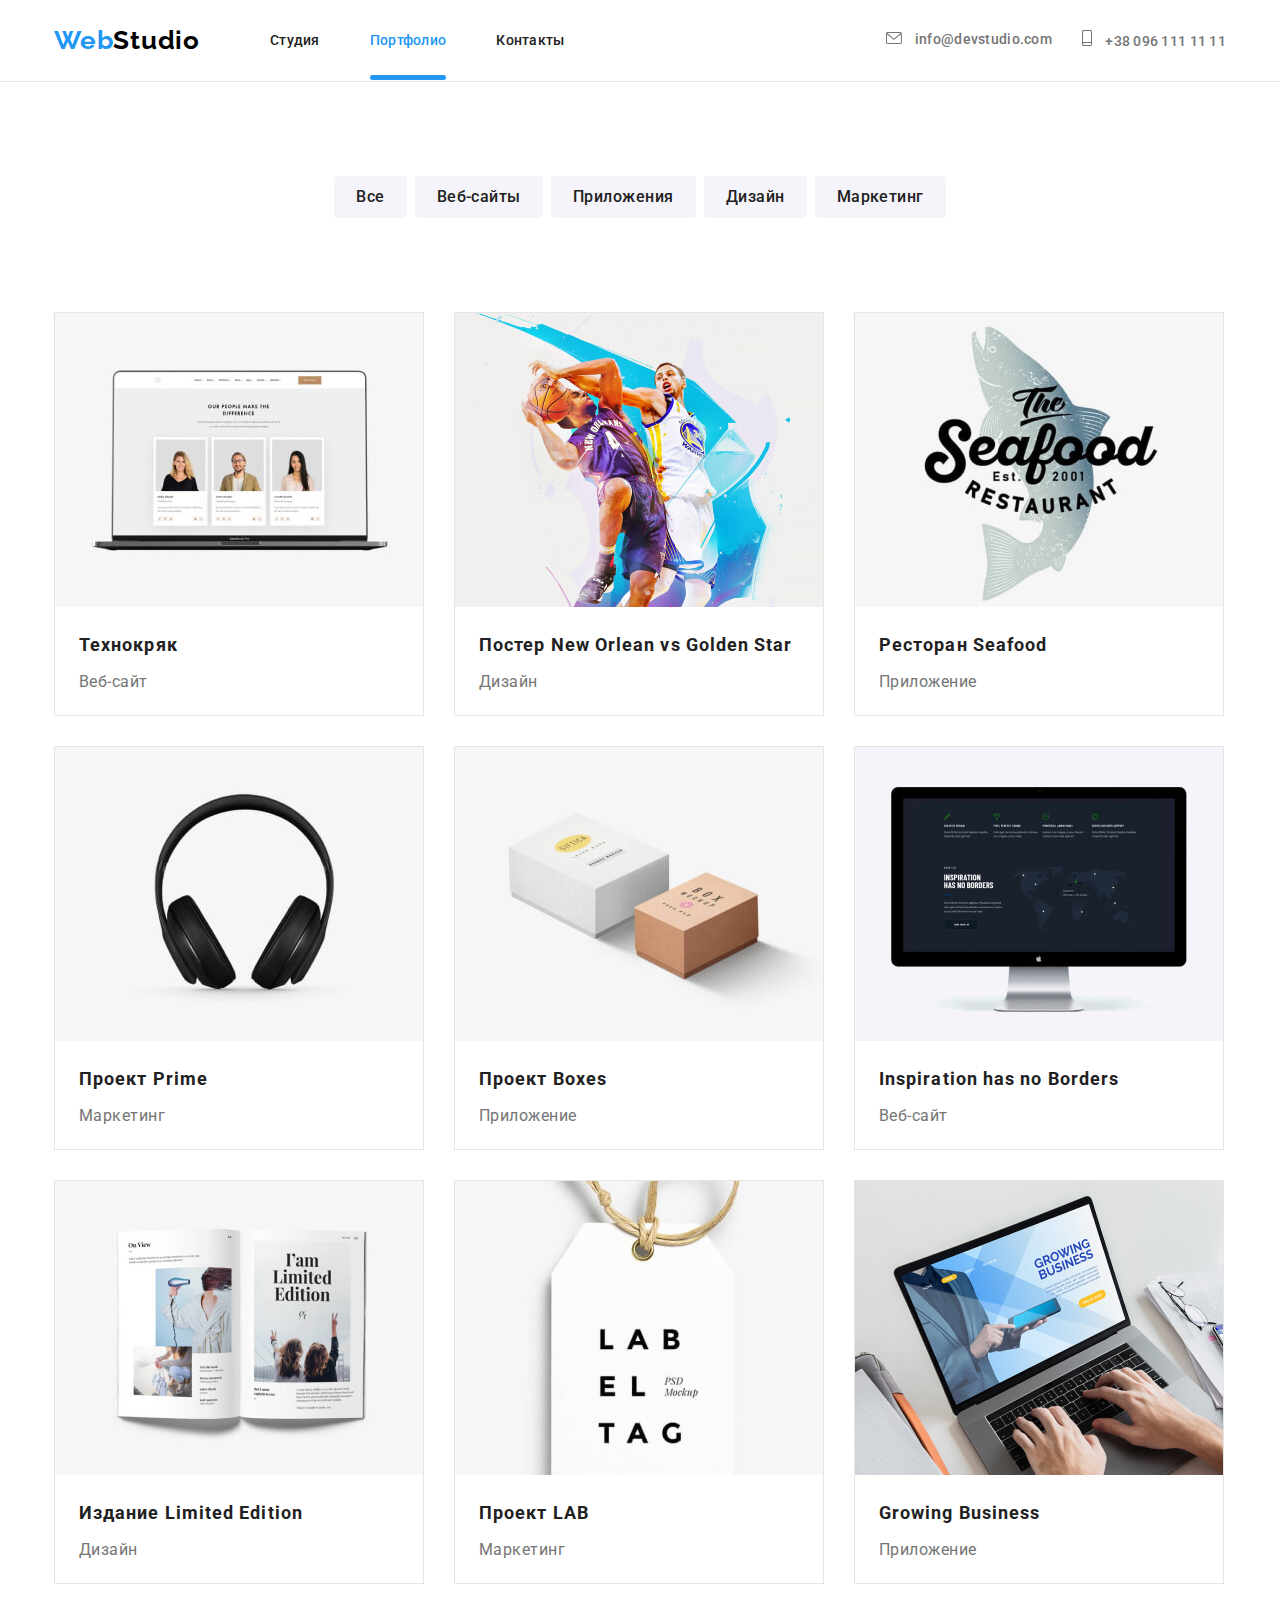
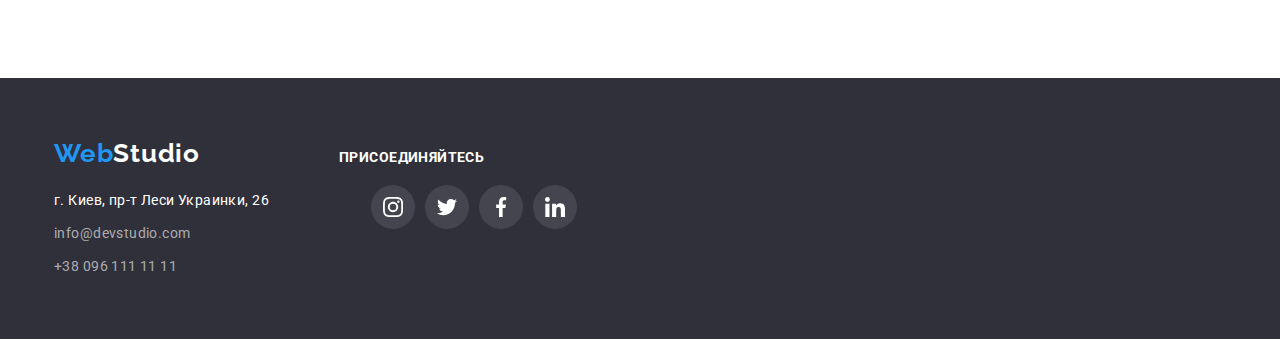
==== portfolio.html @ 74c87d3b "End HM 5" ====
<!DOCTYPE html>
<html lang="ru">
  <head>
    <meta charset="UTF-8" />
    <meta name="viewport" content="width=device-width, initial-scale=1.0" />
    <title>WebStudio</title>
    <link rel="stylesheet" href="https://cdnjs.cloudflare.com/ajax/libs/modern-normalize/1.0.0/modern-normalize.css" />
    <link
      href="https://fonts.googleapis.com/css2?family=Raleway:wght@700&family=Roboto:wght@400;500;700;900&display=swap"
      rel="stylesheet"
    />
    <link rel="stylesheet" href="./css/styles.css" />
  </head>
  <body>
    <!--header-->

    <header class="header">
      <div class="container">
        <nav class="navigation">
          <a class="logo link" href="./index.html" aria-label="логотип WebStudio">
            <span class="logo-web">Web</span>Studio</a
          >

          <ul class="navigation-list list">
            <li class="navigation-list-item">
              <a class="navigation-list-link link" href="./index.html">Студия</a>
            </li>
            <li class="navigation-list-item">
              <a class="navigation-list-link link streampage" href="./portfolio.html">Портфолио</a>
            </li>
            <li class="navigation-list-item">
              <a class="navigation-list-link link" href="">Контакты</a>
            </li>
          </ul>
        </nav>

        <address class="address">
          <ul class="adress-list list">
            <li class="adress-list-item">
              <a class="header-mail-link link" href="mailto:info@devstudio.com">
                <svg class="header-mail-link-svg">
                  <use href="./images/sprite.svg#icon-envelope"></use>
                </svg>
                info@devstudio.com
              </a>
            </li>
            <li class="adress-list-item">
              <a class="header-tel-link link" href="tel:+380961111111">
                <svg class="header-tel-link-svg">
                  <use href="./images/sprite.svg#icon-smartphone"></use>
                </svg>
                +38 096 111 11 11
              </a>
            </li>
          </ul>
        </address>
      </div>
    </header>

    <main>
      <section class="portfolio-main">
        <div class="container">
          <h1 hidden>Навигация проекты</h1>
          <ul class="portfolio-main-button-list list">
            <li class="portfolio-main-button-list-item">
              <button class="portfolio-main-button" type="button">Все</button>
            </li>
            <li class="portfolio-main-button-list-item">
              <button class="portfolio-main-button" type="button">Веб-сайты</button>
            </li>
            <li class="portfolio-main-button-list-item">
              <button class="portfolio-main-button" type="button">Приложения</button>
            </li>
            <li class="portfolio-main-button-list-item">
              <button class="portfolio-main-button" type="button">Дизайн</button>
            </li>
            <li class="portfolio-main-button-list-item">
              <button class="portfolio-main-button" type="button">Маркетинг</button>
            </li>
          </ul>
        </div>
      </section>
      <section class="portfolio-main-projects">
        <div class="container">
          <ul class="portfolio-main-projects-list list">
            <li class="portfolio-main-projects-list-item">
              <a class="portfolio-main-projects-link link" href="">
                <div class="portfolio-wrapper">
                  <img
                    class="portfolio-main-projects-img"
                    src="./images/projects/project 1.jpg"
                    alt="веб-страница технокряк"
                    width="370"
                    height="294"
                  />
                  <div class="overlay">
                    <p class="overlay-text">
                      Технокряк это современная площадка распространения коронавируса. Компании используют эту платформу
                      для цифрового шпионажа и атак на защищённые сервера конкурентов.
                    </p>
                  </div>
                </div>

                <h2 class="portfolio-main-projects-title">Технокряк</h2>
                <p class="portfolio-main-projects-description">Веб-сайт</p>
              </a>
            </li>
            <li class="portfolio-main-projects-list-item">
              <a class="portfolio-main-projects-link link" href="">
                <div class="portfolio-wrapper">
                  <img
                    class="portfolio-main-projects-img"
                    src="./images/projects/project 2.jpg"
                    alt="рисунок противостояния Нового Орлеана и Голден Стар"
                    width="370"
                    height="294"
                  />
                  <div class="overlay">
                    <p class="overlay-text">
                      Технокряк это современная площадка распространения коронавируса. Компании используют эту платформу
                      для цифрового шпионажа и атак на защищённые сервера конкурентов.
                    </p>
                  </div>
                </div>

                <h2 class="portfolio-main-projects-title">Постер New Orlean vs Golden Star</h2>
                <p class="portfolio-main-projects-description">Дизайн</p>
              </a>
            </li>
            <li class="portfolio-main-projects-list-item">
              <a class="portfolio-main-projects-link link" href="">
                <div class="portfolio-wrapper">
                  <img
                    class="portfolio-main-projects-img"
                    src="./images/projects/project 3.jpg"
                    alt="логотип ресторана Seafood"
                    width="370"
                    height="294"
                  />
                  <div class="overlay">
                    <p class="overlay-text">
                      Технокряк это современная площадка распространения коронавируса. Компании используют эту платформу
                      для цифрового шпионажа и атак на защищённые сервера конкурентов.
                    </p>
                  </div>
                </div>

                <h2 class="portfolio-main-projects-title">Ресторан Seafood</h2>
                <p class="portfolio-main-projects-description">Приложение</p>
              </a>
            </li>
            <li class="portfolio-main-projects-list-item">
              <a class="portfolio-main-projects-link link" href="">
                <div class="portfolio-wrapper">
                  <img
                    class="portfolio-main-projects-img"
                    src="./images/projects/project 4.jpg"
                    alt="наушники"
                    width="370"
                    height="294"
                  />
                  <div class="overlay">
                    <p class="overlay-text">
                      Технокряк это современная площадка распространения коронавируса. Компании используют эту платформу
                      для цифрового шпионажа и атак на защищённые сервера конкурентов.
                    </p>
                  </div>
                </div>

                <h2 class="portfolio-main-projects-title">Проект Prime</h2>
                <p class="portfolio-main-projects-description">Маркетинг</p>
              </a>
            </li>
            <li class="portfolio-main-projects-list-item">
              <a class="portfolio-main-projects-link link" href="">
                <div class="portfolio-wrapper">
                  <img
                    class="portfolio-main-projects-img"
                    src="./images/projects/project 5.jpg"
                    alt="коробки"
                    width="370"
                    height="294"
                  />
                  <div class="overlay">
                    <p class="overlay-text">
                      Технокряк это современная площадка распространения коронавируса. Компании используют эту платформу
                      для цифрового шпионажа и атак на защищённые сервера конкурентов.
                    </p>
                  </div>
                </div>

                <h2 class="portfolio-main-projects-title">Проект Boxes</h2>
                <p class="portfolio-main-projects-description">Приложение</p>
              </a>
            </li>
            <li class="portfolio-main-projects-list-item">
              <a class="portfolio-main-projects-link link" href="">
                <div class="portfolio-wrapper">
                  <img
                    class="portfolio-main-projects-img"
                    src="./images/projects/project 6.jpg"
                    alt="веб-страница inspiration has no borders"
                    width="370"
                    height="294"
                  />
                  <div class="overlay">
                    <p class="overlay-text">
                      Технокряк это современная площадка распространения коронавируса. Компании используют эту платформу
                      для цифрового шпионажа и атак на защищённые сервера конкурентов.
                    </p>
                  </div>
                </div>

                <h2 class="portfolio-main-projects-title">Inspiration has no Borders</h2>
                <p class="portfolio-main-projects-description">Веб-сайт</p>
              </a>
            </li>
            <li class="portfolio-main-projects-list-item">
              <a class="portfolio-main-projects-link link" href="">
                <div class="portfolio-wrapper">
                  <img
                    class="portfolio-main-projects-img"
                    src="./images/projects/project 7.jpg"
                    alt="розворот журнала от издания limited edition"
                    width="370"
                    height="294"
                  />
                  <div class="overlay">
                    <p class="overlay-text">
                      Технокряк это современная площадка распространения коронавируса. Компании используют эту платформу
                      для цифрового шпионажа и атак на защищённые сервера конкурентов.
                    </p>
                  </div>
                </div>

                <h2 class="portfolio-main-projects-title">Издание Limited Edition</h2>
                <p class="portfolio-main-projects-description">Дизайн</p>
              </a>
            </li>
            <li class="portfolio-main-projects-list-item">
              <a class="portfolio-main-projects-link link" href="">
                <div class="portfolio-wrapper">
                  <img
                    class="portfolio-main-projects-img"
                    src="./images/projects/project 8.jpg"
                    alt="логотип lab"
                    width="370"
                    height="294"
                  />
                  <div class="overlay">
                    <p class="overlay-text">
                      Технокряк это современная площадка распространения коронавируса. Компании используют эту платформу
                      для цифрового шпионажа и атак на защищённые сервера конкурентов.
                    </p>
                  </div>
                </div>

                <h2 class="portfolio-main-projects-title">Проект LAB</h2>
                <p class="portfolio-main-projects-description">Маркетинг</p>
              </a>
            </li>
            <li class="portfolio-main-projects-list-item">
              <div class="portfolio-wrapper">
                <img
                  class="portfolio-main-projects-img"
                  src="./images/projects/project 9.jpg"
                  alt="веб-страница growing business"
                  width="370"
                  height="294"
                />
                <div class="overlay">
                  <p class="overlay-text">
                    Технокряк это современная площадка распространения коронавируса. Компании используют эту платформу
                    для цифрового шпионажа и атак на защищённые сервера конкурентов.
                  </p>
                </div>
              </div>
              <a class="portfolio-main-projects-link link" href="">
                <h2 class="portfolio-main-projects-title">Growing Business</h2>
                <p class="portfolio-main-projects-description">Приложение</p>
              </a>
            </li>
          </ul>
        </div>
      </section>
    </main>

    <!--contacts-->

    <footer class="footer">
      <div class="container">
        <div class="contacts">
          <a class="footer-logo link" href="./index.html"> <span class="logo-web">Web</span>Studio</a>
          <address class="address">
            <ul class="contacts-list list">
              <li class="contacts-list-item">
                <a class="contacts-list-map link" href="https://goo.gl/maps/ZcoWV4SDJjQbn3tt6" target="_blank"
                  >г. Киев, пр-т Леси Украинки, 26</a
                >
              </li>
              <li class="contacts-list-item">
                <a class="contacts-list-mail link" href="mailto:info@devstudio.com">info@devstudio.com</a>
              </li>
              <li class="contacts-list-item">
                <a class="contacts-list-tel link" href="tel:+380961111111">+38 096 111 11 11</a>
              </li>
            </ul>
          </address>
        </div>

        <div class="social-list-container">
          <h4 class="social-list-title">присоединяйтесь</h4>
          <ul class="footer-social-list list">
            <li class="footer-social-list-item">
              <a class="footer-social-list-link" href="">
                <svg class="footer-social-list-svg">
                  <use href="./images/sprite.svg#icon-instagram"></use>
                </svg>
              </a>
            </li>
            <li class="footer-social-list-item">
              <a class="footer-social-list-link" href="">
                <svg class="footer-social-list-svg">
                  <use href="./images/sprite.svg#icon-twitter"></use>
                </svg>
              </a>
            </li>
            <li class="footer-social-list-item">
              <a class="footer-social-list-link" href="">
                <svg class="footer-social-list-svg">
                  <use href="./images/sprite.svg#icon-facebook"></use>
                </svg>
              </a>
            </li>
            <li class="footer-social-list-item">
              <a class="footer-social-list-link" href="">
                <svg class="footer-social-list-svg">
                  <use href="./images/sprite.svg#icon-linkedin"></use>
                </svg>
              </a>
            </li>
          </ul>
        </div>
      </div>
    </footer>
  </body>
</html>
---- css/styles.css ----
/* основной цвет текста color: #757575 */
/* вторичный цвет текста color: #212121 */
/* основной фон color: #ffffff; */
/* вторичный фон color: #2F303A */
/* вспомогательный фон color: #F5F4FA */
/* цвет логотипа color: #2196F3; */
/* вторичный цвет логотипа color: #000000 */

*,
*::before,
*::after {
  margin: 0;
  padding: 0;
}

body {
  font-family: "Roboto", sans-serif;
  font-style: normal;
}

:root {
  --accent-colour: #2196f3;
  --main-font: Roboto;
  --secondary-font: Raleway;
  --title-colour: #212121;
  --description-colour: #757575;
}

.list {
  list-style: none;
}

.link {
  text-decoration: none;
}

.address {
  font-style: normal;
}

img {
  display: block;
}

.container {
  width: 1200px;
  padding: 0 14px;
  margin: 0 auto;
}

.is-hidden {
  opacity: 0;
  visibility: hidden;
  pointer-events: none;
}

/* ======= HEADER ======= */

.header {
  padding: 25px;
  border-bottom: 1px solid #e5e5e5;
}

.header .container {
  display: flex;
  align-items: center;
}

.header .address {
  margin-left: auto;
}

.navigation {
  display: flex;
  align-items: center;
}

.adress-list {
  display: flex;
}

.adress-list-item:not(:last-child) {
  margin-right: 30px;
}

.navigation-list {
  display: flex;
}

.navigation-list-item:not(:last-child) {
  margin-right: 50px;
}

.logo {
  margin-right: 70px;
  font-family: var(--secondary-font);
  font-style: normal;
  font-weight: 700;
  font-size: 26px;
  line-height: 1.192;
  letter-spacing: 0.03em;

  color: #000000;
}
.logo-web {
  color: #2196f3;
}

.navigation-list-link {
  position: relative;
  font-weight: 500;
  font-size: 14px;
  line-height: 1.142;
  letter-spacing: 0.02em;
  color: #212121;
  transition: color 250ms cubic-bezier(0.4, 0, 0.2, 1);
}

.header-tel-link,
.header-mail-link {
  font-weight: 500;
  font-size: 14px;
  line-height: 1.142;
  letter-spacing: 0.02em;
  color: #757575;
  transition: color 250ms cubic-bezier(0.4, 0, 0.2, 1);
}

.header-mail-link-svg {
  width: 16px;
  height: 12px;
  margin-right: 10px;
  fill: #757575;
  transition: color 250ms cubic-bezier(0.4, 0, 0.2, 1);
}

.header-mail-link:hover .header-mail-link-svg {
  fill: var(--accent-colour);
}

.header-tel-link-svg {
  width: 10px;
  height: 16px;
  margin-right: 10px;
  fill: #757575;
  transition: color 250ms cubic-bezier(0.4, 0, 0.2, 1);
}

.header-tel-link:hover .header-tel-link-svg {
  fill: var(--accent-colour);
}

.navigation-list-link:hover,
.navigation-list-link:focus,
.header-mail-link:hover,
.header-mail-link:focus,
.header-tel-link:hover,
.header-tel-link:focus {
  color: var(--accent-colour);
}

.streampage {
  color: var(--accent-colour);
}
.streampage::after {
  position: absolute;

  bottom: -32px;
  content: "";
  display: block;
  height: 5px;
  width: 100%;
  background-color: var(--accent-colour);
  border-radius: 4px;
}

/* ======= HEADER-END ======= */

/* ======= HERO ======= */

.hero {
  display: flex;
  justify-content: center;
  padding-top: 200px;
  padding-bottom: 200px;
  background-color: #c4c4c4;
  background-image: linear-gradient(rgba(47, 48, 58, 0.4), rgba(47, 48, 58, 0.4)),
    url(../images/hero/background-hero.jpg);
}
.hero-title {
  font-weight: 900;
  font-size: 44px;
  line-height: 1.363;
  text-align: center;
  letter-spacing: 0.06em;
  text-transform: uppercase;
  color: #ffffff;
}

.hero-button {
  display: block;
  margin: 0 auto;
  margin-top: 30px;
  font-weight: 700;
  font-size: 16px;
  line-height: 1.875;
  text-align: center;
  letter-spacing: 0.06em;
  color: #ffffff;

  min-width: 200px;
  height: 50px;

  background: var(--accent-colour);
  box-shadow: 0px 4px 4px rgba(0, 0, 0, 0.15);
  border-radius: 4px;
  border-color: var(--accent-colour);

  cursor: pointer;
}

/* ======= HERO-END ======= */

/* ======= ABOUT-US ======= */

.about-us {
  padding-bottom: 94px;
}

.about-us-second {
  padding-bottom: 94px;
}

.about-us {
  padding-top: 94px;
}

.about-us-list {
  display: flex;
  justify-content: space-between;
}

.about-us-list-item:not(:last-child) {
  margin-right: 30px;
}

.about-us-title {
  margin-bottom: 10px;
  font-weight: 700;
  font-size: 14px;
  line-height: 1.142;
  letter-spacing: 0.03em;
  text-transform: uppercase;
  color: var(--title-colour);
}

.about-us-description {
  padding-right: 5px;
  font-weight: 400;
  font-size: 14px;
  line-height: 1.714;
  letter-spacing: 0.03em;
  color: var(--description-colour);
}

.about-us-bottom-title {
  font-weight: 700;
  font-size: 36px;
  line-height: 1.167;
  text-align: center;
  letter-spacing: 0.03em;
  color: var(--title-colour);
}

.about-us-bottom-title {
  margin-bottom: 50px;
}

.about-us-bottom-list {
  display: flex;
  justify-content: space-between;
}

.icon-antenna::before {
  content: "";
  display: block;
  width: 270px;
  height: 120px;
  background-color: #f5f4fa;
  border-radius: 4px;
  margin-bottom: 30px;
  background-image: url(../images/main-section-about-us/antenna.png);
  background-repeat: no-repeat;
  background-position: center;
}

.icon-clock::before {
  content: "";
  display: block;
  width: 270px;
  height: 120px;
  background-color: #f5f4fa;
  border-radius: 4px;
  margin-bottom: 30px;
  background-image: url(../images/main-section-about-us/clock.png);
  background-repeat: no-repeat;
  background-position: center;
}

.icon-diagram::before {
  content: "";
  display: block;
  width: 270px;
  height: 120px;
  background-color: #f5f4fa;
  border-radius: 4px;
  margin-bottom: 30px;
  background-image: url(../images/main-section-about-us/diagram.png);
  background-repeat: no-repeat;
  background-position: center;
}

.icon-astronaut::before {
  content: "";
  display: block;
  width: 270px;
  height: 120px;
  background-color: #f5f4fa;
  border-radius: 4px;
  margin-bottom: 30px;
  background-image: url(../images/main-section-about-us/astronaut.png);
  background-repeat: no-repeat;
  background-position: center;
}

.about-us-img-overlay {
  position: relative;
}

.about-us-overlay {
  position: absolute;
  width: 370px;
  height: 70px;
  bottom: 0;
  left: 0;
  background: rgba(47, 48, 58, 0.8);
}

.about-us-overlay-description {
  font-family: Roboto;
  font-style: 400;
  font-weight: 700;
  font-size: 14px;
  line-height: 16px;
  text-align: center;
  letter-spacing: 0.03em;
  text-transform: uppercase;
  color: #ffffff;
  padding-top: 27px;
  padding-bottom: 27px;
}

/* ======= ABOUT-US-END ======= */

/* ======= OUR-TEAM ======= */

.out-team {
  padding-top: 94px;
  padding-bottom: 94px;
  background-color: #f5f4fa;
}

.our-team-list {
  display: flex;
  justify-content: space-between;
}

.our-team-title {
  margin-bottom: 50px;
  font-weight: 700;
  font-size: 36px;
  line-height: 1.167;
  text-align: center;
  letter-spacing: 0.03em;
  color: var(--title-colour);
}

.our-team-list-name {
  font-weight: 500;
  font-size: 16px;
  line-height: 1.187;
  text-align: center;
  letter-spacing: 0.03em;
  color: var(--title-colour);
}

.our-team-list-position {
  font-weight: 400;
  font-size: 16px;
  line-height: 1.187;
  text-align: center;
  letter-spacing: 0.03em;
  color: var(--description-colour);
}

.card-content {
  padding-top: 30px;
  padding-bottom: 16px;
  padding-right: 58px;
  padding-left: 60px;
}

.our-team-list-name {
  margin-bottom: 10px;
}

.our-team-list-item {
  width: 270px;
  height: 428px;
  background: #ffffff;
  box-shadow: 0px 1px 3px rgba(0, 0, 0, 0.12), 0px 1px 1px rgba(0, 0, 0, 0.14), 0px 2px 1px rgba(0, 0, 0, 0.2);
  border-radius: 0px 0px 4px 4px;
}

.social-list {
  display: flex;
  justify-content: space-around;
  padding-left: 32px;
  padding-right: 32px;
  padding-bottom: 30px;
}

.social-list-link {
  display: flex;
  align-items: center;
  justify-content: center;
  width: 44px;
  height: 44px;
  background-color: #ffffff;
  border-radius: 50%;
  transition: all 250ms cubic-bezier(0.4, 0, 0.2, 1);
}

.social-list-link:hover .social-list-svg {
  fill: #ffffff;
}

.social-list-link:hover {
  background-color: #2196f3;
  transition: color 250ms cubic-bezier(0.4, 0, 0.2, 1);
}

.social-list-svg {
  width: 20px;
  height: 20px;
  fill: #afb1b8;
  transition: all 250ms cubic-bezier(0.4, 0, 0.2, 1);
}

/* ======= OUR-TEAM-END ======= */

/* ============ CLIENTS ============ */
.clients-list {
  display: flex;
  justify-content: space-between;
  align-items: center;
}
.clients-icon {
  fill: #afb1b8;
  width: 88px;
  height: 52px;
  transition: all 250ms cubic-bezier(0.4, 0, 0.2, 1);
}
.clients-link {
  display: flex;
  justify-content: center;
  align-items: center;
  width: 170px;
  height: 90px;
  border: 1px solid #afb1b8;
  box-sizing: border-box;
  border-radius: 4px;
  transition: all 250ms cubic-bezier(0.4, 0, 0.2, 1);
}
.clients-link:hover,
.clients-link:focus {
  border-color: var(--accent-colour);
}
.clients-link:hover .clients-icon,
.clients-link:focus .clients-icon {
  fill: var(--accent-colour);
}

.clients-title {
  margin-bottom: 50px;
  font-weight: 700;
  font-family: Roboto;
  font-style: normal;
  font-size: 36px;
  line-height: 1.167;
  text-align: center;
  letter-spacing: 0.03em;
  color: var(--title-colour);
  margin-bottom: 50px;
}

.clients {
  padding-top: 94px;
  padding-bottom: 94px;
}

/* ======= FOOTER ======= */

.footer {
  padding-top: 60px;
  padding-bottom: 60px;
  background-color: #2f303a;
}

.footer .container {
  display: flex;
  align-items: baseline;
}

.social-list-container {
  display: flex;
  flex-direction: column;
  margin-left: 70px;
}

.contacts {
  background-color: #2f303a;
}

.footer-logo {
  font-family: var(--secondary-font);
  font-weight: 700;
  font-size: 26px;
  line-height: 1.192;
  letter-spacing: 0.03em;
  color: #ffffff;
}

.contacts-list-map {
  font-weight: 400;
  font-size: 14px;
  line-height: 1.714;
  letter-spacing: 0.03em;
  color: #ffffff;
}

.contacts-list-mail,
.contacts-list-tel {
  font-weight: 400;
  font-size: 14px;
  line-height: 1.714;
  letter-spacing: 0.03em;
  color: rgba(255, 255, 255, 0.6);
}

.contacts-list {
  margin-top: 20px;
}

.contacts-list-item:not(:last-child) {
  margin-bottom: 9px;
}

.social-list-container {
  width: 206px;
  height: 80px;
}

.footer-social-list-svg {
  width: 20px;
  height: 20px;
  fill: #ffffff;
}

.footer-social-list-link:hover .social-list-svg {
  fill: #ffffff;
}

.footer-social-list-link:hover {
  background-color: #2196f3;
}

.footer-social-list-link {
  display: flex;
  align-items: center;
  justify-content: center;
  width: 44px;
  height: 44px;
  background-color: rgba(255, 255, 255, 0.1);
  border-radius: 50%;
  transition: all 250ms cubic-bezier(0.4, 0, 0.2, 1);
}

.footer-social-list-item:not(:last-child) {
  margin-right: 10px;
}

.footer-social-list {
  display: flex;
  justify-content: space-around;
  padding-left: 32px;
  padding-right: 32px;
  padding-bottom: 30px;
}

.social-list-title {
  width: 145px;
  height: 16px;
  font-family: Roboto;
  font-style: normal;
  font-weight: bold;
  font-size: 14px;
  line-height: 16px;
  letter-spacing: 0.03em;
  text-transform: uppercase;
  color: #ffffff;
  margin-bottom: 20px;
}

/* ======= FOOTER-END ======= */

.backdrop {
  position: fixed;
  top: 0;
  left: 0;
  width: 100%;
  height: 100%;
  background-color: rgba(0, 0, 0, 0.5);
  transition: all 500ms linear;
}

.modal {
  position: absolute;
  top: 50%;
  left: 50%;
  transform: translate(-50%, -50%);
  width: 528px;
  height: 581px;
  background-color: #ffffff;
}

.close-button {
  position: absolute;
  top: 8px;
  right: 8px;
  background-color: #ffffff;
  width: 30px;
  height: 30px;
  border-radius: 50%;
  cursor: pointer;
  border: 1px solid rgba(0, 0, 0, 0.1);
  box-sizing: border-box;
}

.icon-button-close {
  fill: #212121;
  width: 11px;
  height: 11px;
}

/* ======= PORTFOLIO-MAIN ======= */

.portfolio-main {
  padding-top: 94px;
  padding-bottom: 94px;
}

.portfolio-main-button-list {
  display: flex;
  justify-content: center;
}

.portfolio-main-button-list-item:not(:last-child) {
  margin-right: 8px;
}

.portfolio-main-button {
  font-family: Roboto;
  font-style: normal;
  font-weight: 500;
  font-size: 16px;
  line-height: 1.625;
  text-align: center;
  letter-spacing: 0.03em;
  color: #212121;
  background-color: #f5f4fa;
  border-radius: 4px;
  border-color: transparent;
  padding: 6px 20px;
  transition: all 250ms cubic-bezier(0.4, 0, 0.2, 1);
}

.portfolio-main-button:hover,
.portfolio-main-button:focus {
  color: #f5f4fa;
  background-color: var(--accent-colour);
  box-shadow: 0px 3px 1px rgba(0, 0, 0, 0.1), 0px 1px 2px rgba(0, 0, 0, 0.08), 0px 2px 2px rgba(0, 0, 0, 0.12);
  border-color: transparent;
}

.portfolio-main-projects-title {
  font-weight: 700;
  font-size: 18px;
  line-height: 2;
  letter-spacing: 0.06em;
  color: var(--title-colour);
  padding-left: 24px;
  padding-top: 20px;
  margin-bottom: 4px;
}

.portfolio-main-projects-description {
  font-weight: 400;
  font-size: 16px;
  line-height: 1.875;
  letter-spacing: 0.03em;
  color: var(--description-colour);
  padding-left: 24px;
  padding-bottom: 20px;
}

.portfolio-main-projects-list {
  display: flex;
  flex-wrap: wrap;
}
.portfolio-main-projects {
  padding-bottom: 94px;
}

.portfolio-main-projects-list-item {
  width: 370px;
  height: 404px;
  border: 1px solid #e5e5e5;
  transition: all 250ms cubic-bezier(0.4, 0, 0.2, 1);
}

.portfolio-wrapper {
  position: relative;
  overflow: hidden;
}

.portfolio-main-projects-list-item:hover,
.portfolio-main-projects-list-item:focus {
  background: #ffffff;
  box-shadow: 0px 1px 3px rgba(0, 0, 0, 0.12), 0px 1px 1px rgba(0, 0, 0, 0.14), 0px 2px 1px rgba(0, 0, 0, 0.2);
  border-radius: 0px 0px 4px 4px;
}
.portfolio-main-projects-list-item:not(:nth-child(3n + 3)) {
  margin-right: 30px;
}

.portfolio-main-projects-list-item:not(:nth-last-child(-n + 3)) {
  margin-bottom: 30px;
}

.portfolio-main-projects-list-item:hover .overlay {
  transform: translateX(0%);
}

/* ====== overlay ====== */

.overlay {
  position: absolute;
  top: 0;
  left: 0;
  width: 100%;
  height: 100%;
  background: rgba(33, 150, 243, 0.9);

  transform: translateY(100%);

  transition: all 500ms linear;
}

.overlay-text {
  padding-top: 63px;
  padding-left: 24px;
  padding-bottom: 63px;
  padding-right: 24px;
  font-family: Roboto;
  font-style: 400;
  font-weight: 400;
  font-size: 18px;
  line-height: 28px;
  letter-spacing: 0.03em;
  color: #ffffff;
}
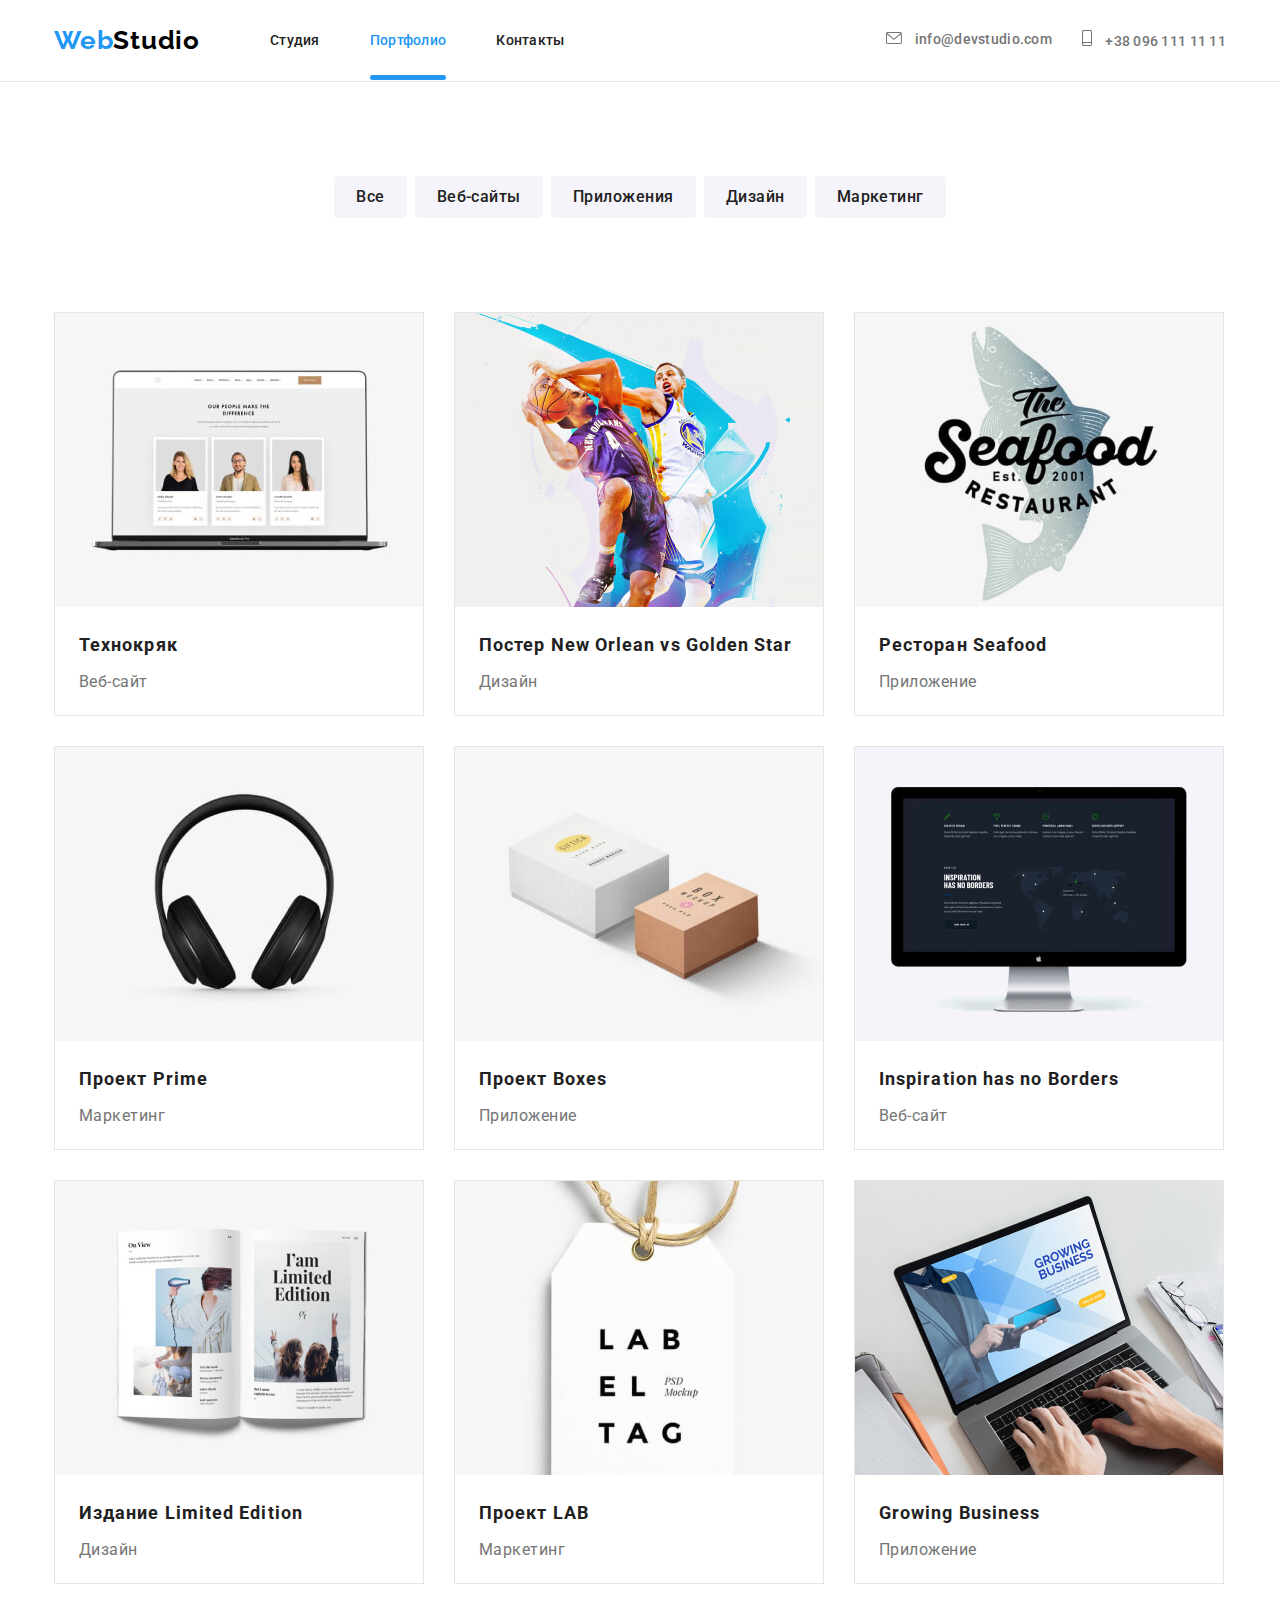
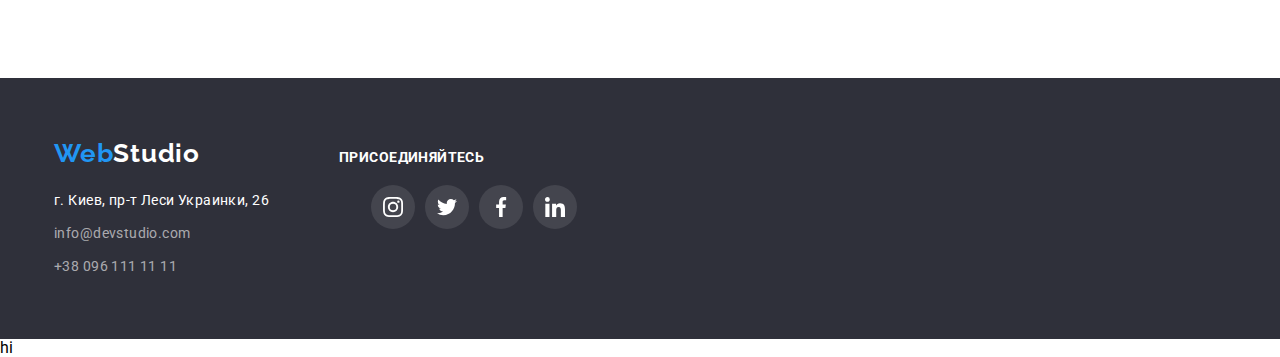
==== commit 466cd2f9: "Update portfolio.html" ====
--- a/portfolio.html
+++ b/portfolio.html
@@ -343,5 +343,6 @@
         </div>
       </div>
     </footer>
+    hi
   </body>
 </html>
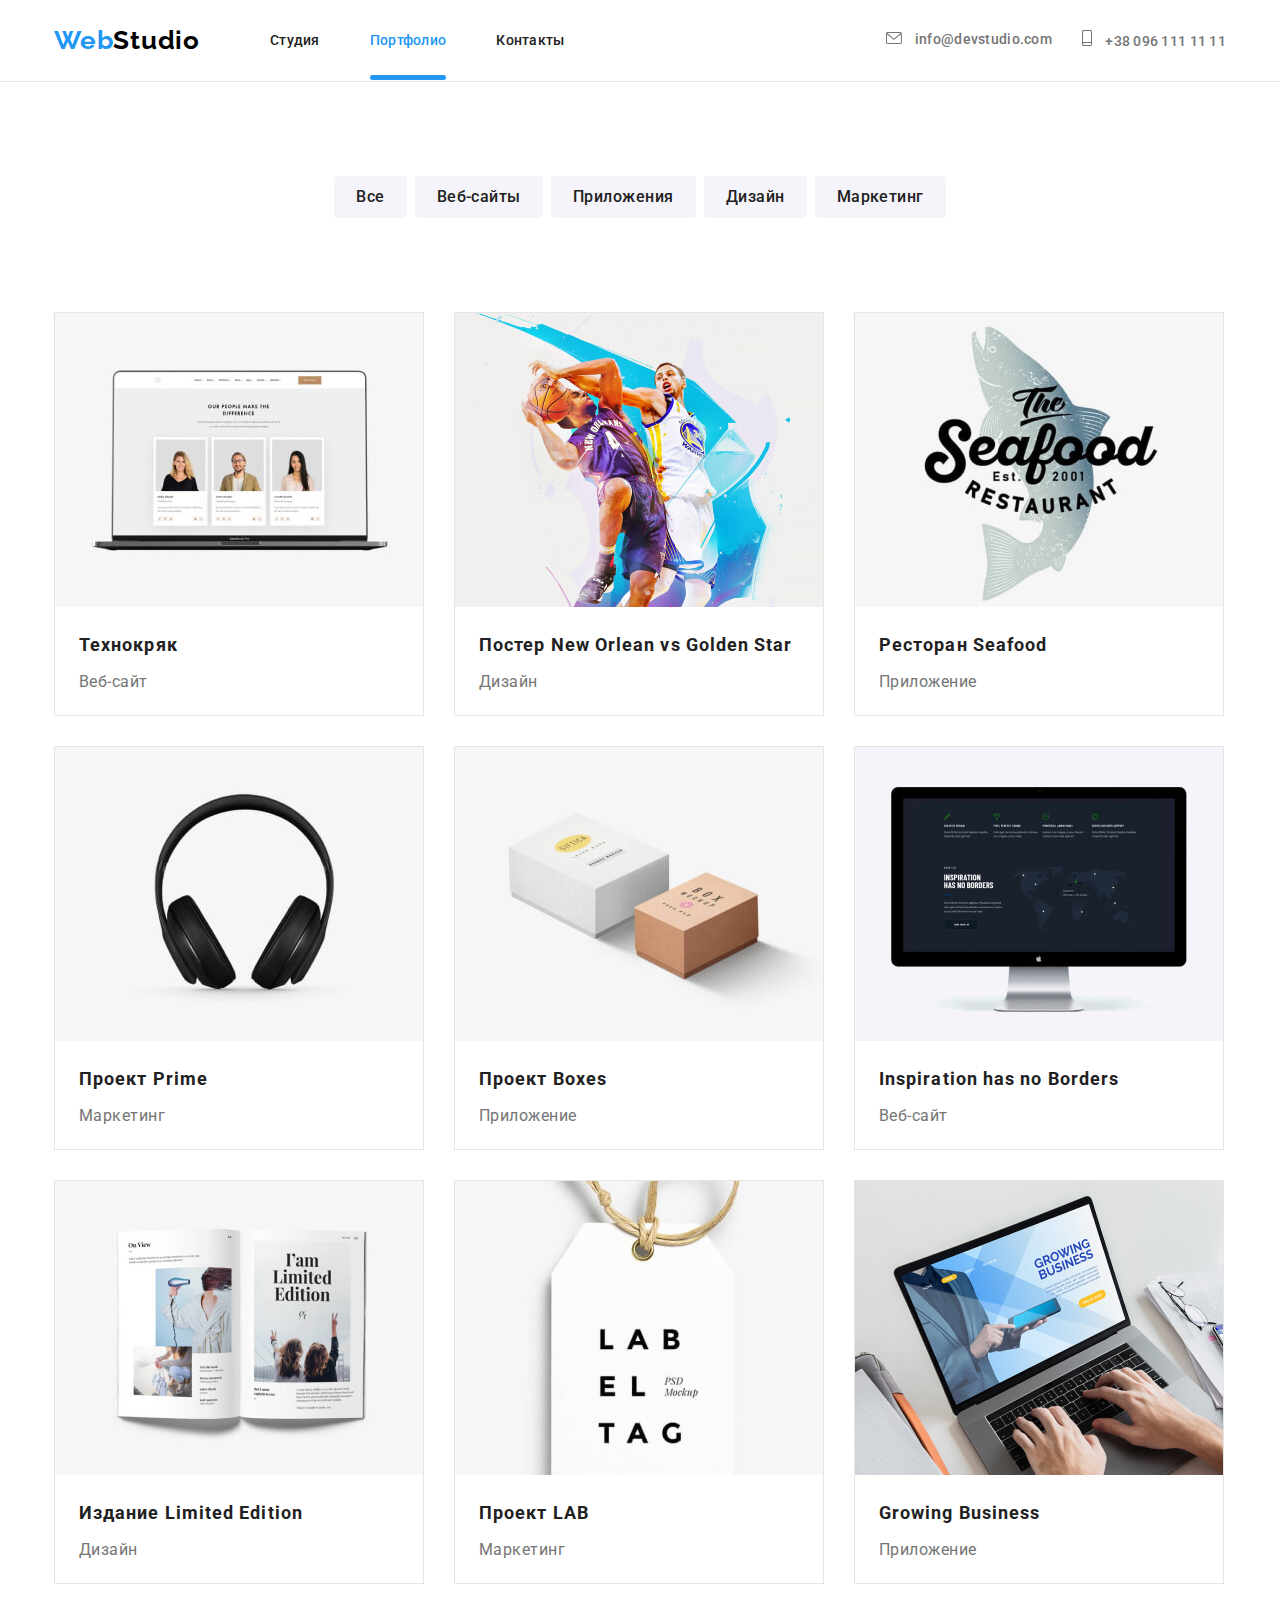
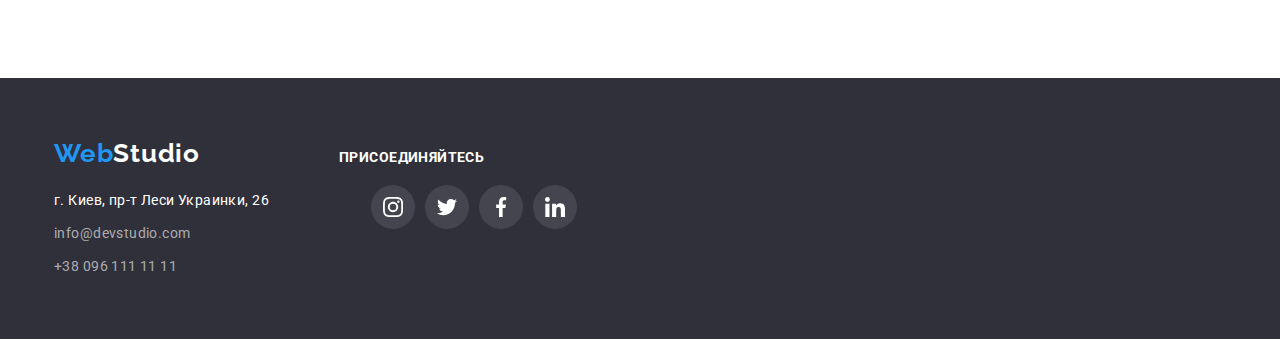
==== commit 137509c5: "Update portfolio.html" ====
--- a/portfolio.html
+++ b/portfolio.html
@@ -343,6 +343,5 @@
         </div>
       </div>
     </footer>
-    hi
   </body>
 </html>
